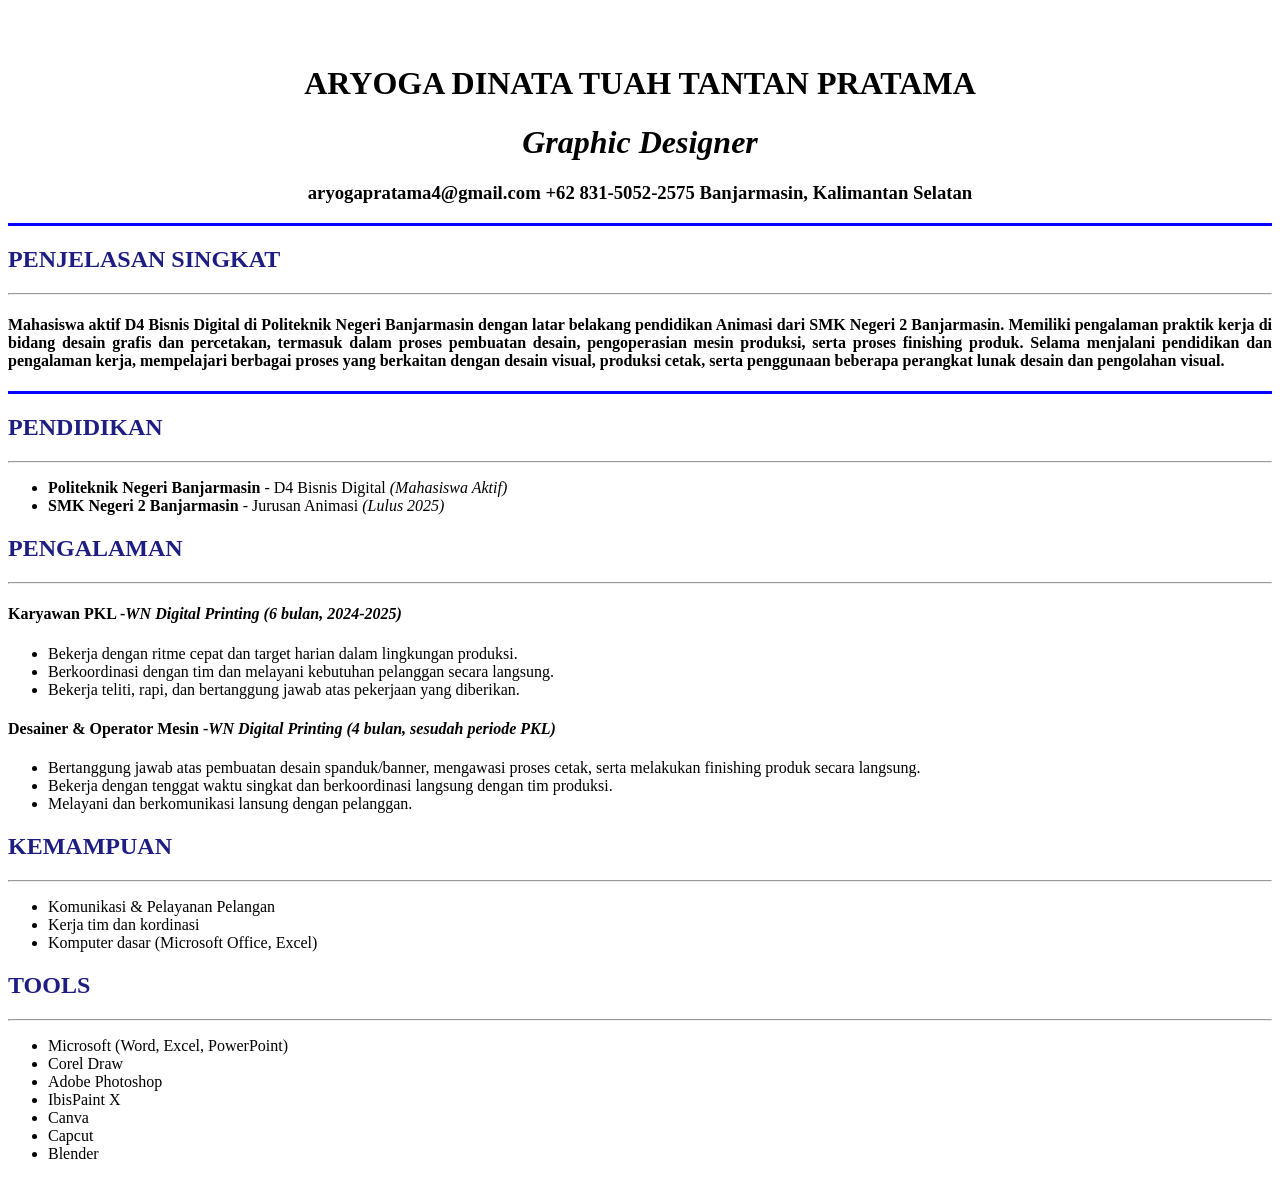
==== Code 3E/biodata.html @ 9f8eb702 "membuat salinan CV menggunakan HTML" ====
<!DOCTYPE html>
<html lang="en">

<head>
    <meta charset="UTF-8">
    <meta name="viewport" content="width=device-width, initial-scale=1.0">
    <title>BIODATA</title>
</head>

<body>
    <br><br>
    <h1 align="center">ARYOGA DINATA TUAH TANTAN PRATAMA</h1>

    <h1 align="center"><i>Graphic Designer</i></h1>

    <h3 align="center">aryogapratama4@gmail.com +62 831-5052-2575 Banjarmasin, Kalimantan Selatan</h3>
    <hr style="height: 3px; border: none; background-color: blue">

    <h2 style="color: rgb(30, 30, 130);">PENJELASAN SINGKAT</h2>
    <hr>
    <h4 align="justify">Mahasiswa aktif D4 Bisnis Digital di Politeknik Negeri Banjarmasin dengan latar belakang
        pendidikan Animasi dari SMK Negeri 2 Banjarmasin. Memiliki pengalaman praktik kerja di
        bidang desain grafis dan percetakan, termasuk dalam proses pembuatan desain,
        pengoperasian mesin produksi, serta proses finishing produk. Selama menjalani pendidikan
        dan pengalaman kerja, mempelajari berbagai proses yang berkaitan dengan desain visual,
        produksi cetak, serta penggunaan beberapa perangkat lunak desain dan pengolahan visual.</h4>
    <hr style="height: 3px; border: none; background-color: blue">

    <h2 style="color: rgb(30, 30, 130);">PENDIDIKAN</h2>
    <hr>

    <ul>
        <li><b>Politeknik Negeri Banjarmasin</b> - D4 Bisnis Digital <i>(Mahasiswa Aktif)</i></li>
        <li><b>SMK Negeri 2 Banjarmasin</b> - Jurusan Animasi <i>(Lulus 2025)</i></li>
    </ul>

    <h2 style="color: rgb(30, 30, 130);">PENGALAMAN</h2>
    <hr>

    <h4>Karyawan PKL -<i>WN Digital Printing (6 bulan, 2024-2025)</i></h4>
    <ul>
        <li>Bekerja dengan ritme cepat dan target harian dalam lingkungan produksi.</li>
        <li>Berkoordinasi dengan tim dan melayani kebutuhan pelanggan secara langsung.</li>
        <li>Bekerja teliti, rapi, dan bertanggung jawab atas pekerjaan yang diberikan.</li>
    </ul>

    <h4>Desainer & Operator Mesin -<i>WN Digital Printing (4 bulan, sesudah periode PKL)</i></h4>
    <ul>
        <li>Bertanggung jawab atas pembuatan desain spanduk/banner, mengawasi proses cetak, serta
            melakukan finishing produk secara langsung.</li>
        <li>Bekerja dengan tenggat waktu singkat dan berkoordinasi langsung dengan tim produksi.</li>
        <li>Melayani dan berkomunikasi lansung dengan pelanggan.</li>
    </ul>

    <h2 style="color: rgb(30, 30, 130);">KEMAMPUAN</h2>
    <hr>

    <ul>
        <li>Komunikasi & Pelayanan Pelangan</li>
        <li>Kerja tim dan kordinasi</li>
        <li>Komputer dasar (Microsoft Office, Excel)</li>
    </ul>

    <h2 style="color: rgb(30, 30, 130);">TOOLS</h2>
    <hr>

    <ul>
        <li>Microsoft (Word, Excel, PowerPoint)</li>
        <li>Corel Draw</li>
        <li>Adobe Photoshop</li>
        <li>IbisPaint X</li>
        <li>Canva</li>
        <li>Capcut</li>
        <li>Blender</li>




</body>

</html>
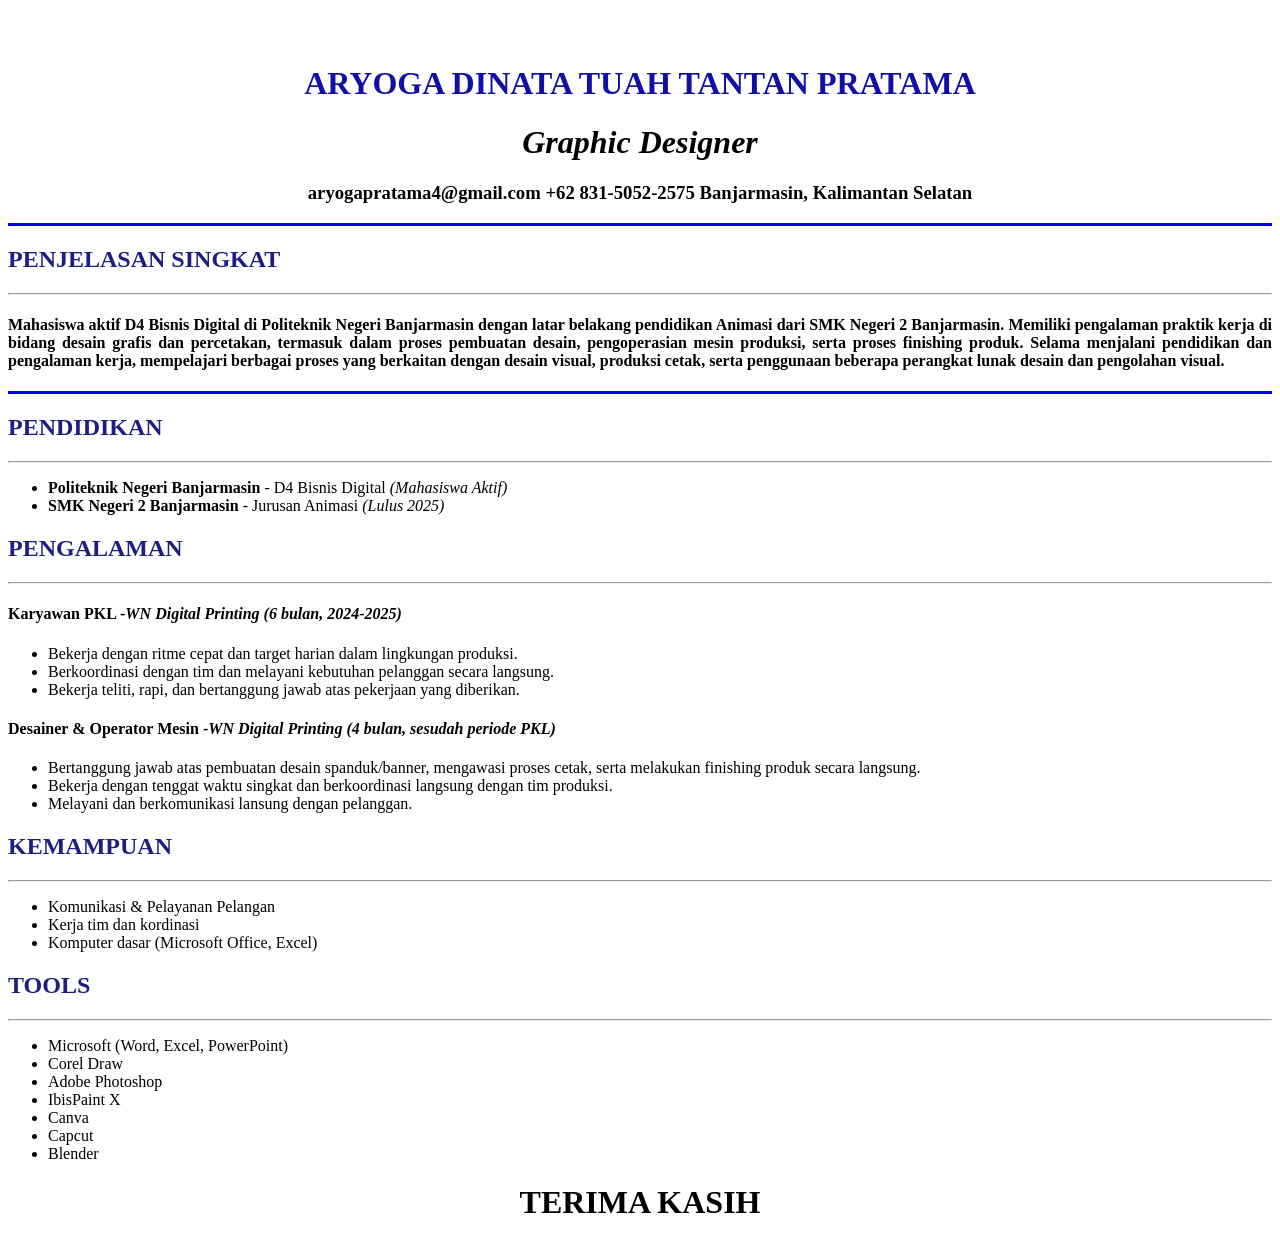
==== commit 05f2eb70: "menambah "terim kasih" dan mengubah warna nama" ====
--- a/Code 3E/biodata.html
+++ b/Code 3E/biodata.html
@@ -9,7 +9,7 @@
 
 <body>
     <br><br>
-    <h1 align="center">ARYOGA DINATA TUAH TANTAN PRATAMA</h1>
+    <h1 align="center" style="color: rgb(16, 16, 166);">ARYOGA DINATA TUAH TANTAN PRATAMA</h1>
 
     <h1 align="center"><i>Graphic Designer</i></h1>
 
@@ -72,6 +72,9 @@
         <li>Canva</li>
         <li>Capcut</li>
         <li>Blender</li>
+    </ul>
+
+    <h1 align="center">TERIMA KASIH</h1>
 
 
 
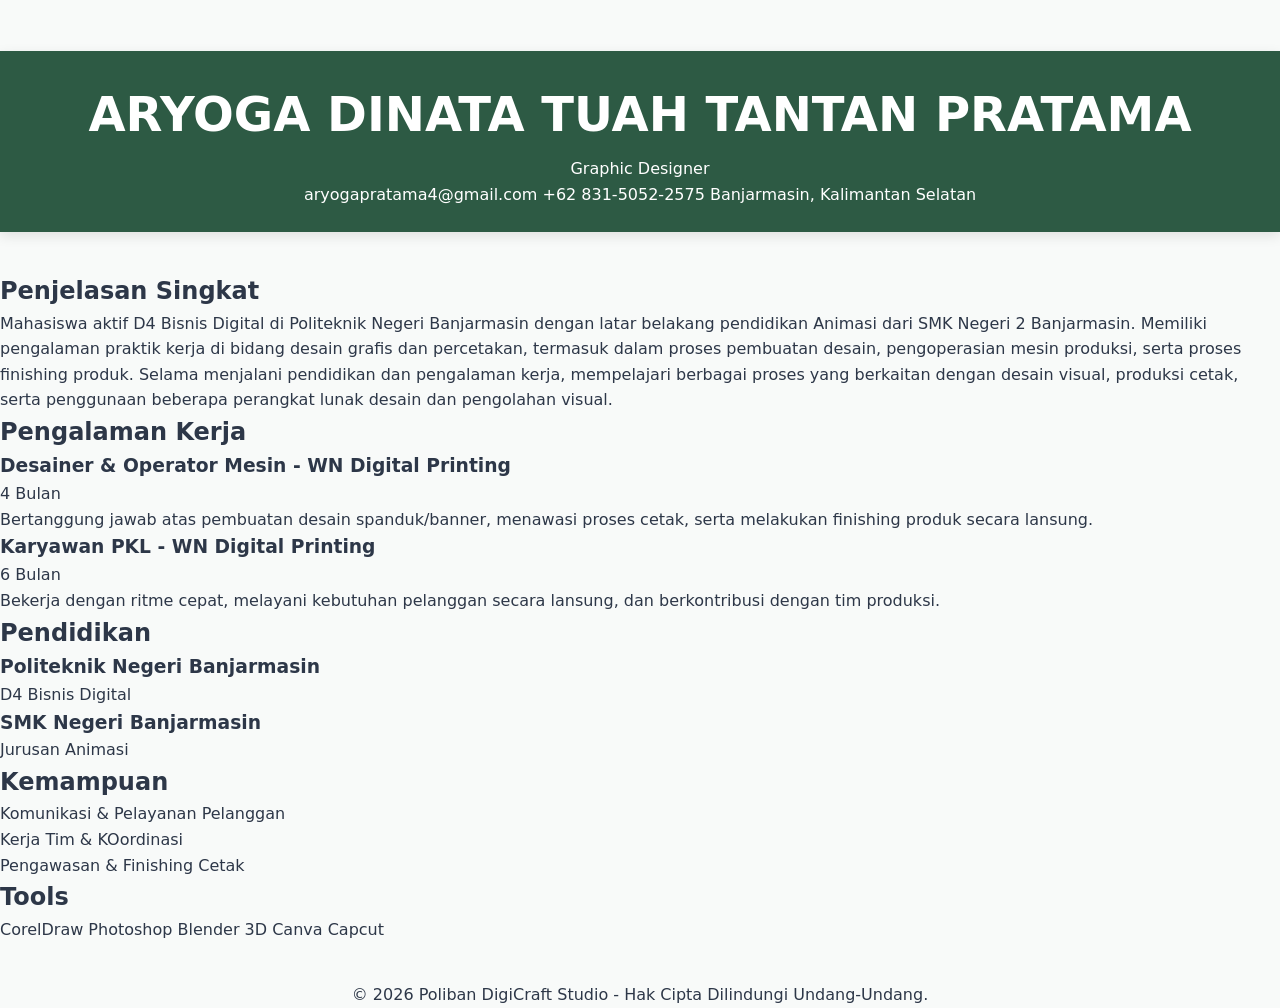
==== commit 4cf33c81: "merapikan code biodata dan style css" ====
--- a/Code 3E/biodata.html
+++ b/Code 3E/biodata.html
@@ -8,77 +8,89 @@
 </head>
 
 <body>
+    <link rel="stylesheet" href="style.css">
+
     <br><br>
-    <h1 align="center" style="color: rgb(16, 16, 166);">ARYOGA DINATA TUAH TANTAN PRATAMA</h1>
+    <header class="bio-header">
+        <h1>ARYOGA DINATA TUAH TANTAN PRATAMA</h1>
+        <div class="subtitle">Graphic Designer</div>
+        <div class="contact-info">
+            <span>aryogapratama4@gmail.com</span>
+            <span>+62 831-5052-2575</span>
+            <span>Banjarmasin, Kalimantan Selatan</span>
+        </div>
+    </header>
 
-    <h1 align="center"><i>Graphic Designer</i></h1>
+    <main class="bio-grid">
+        <div class="main-content">
+            <section class="bio-card">
+                <h2>Penjelasan Singkat</h2>
+                <p>Mahasiswa aktif D4 Bisnis Digital di Politeknik Negeri Banjarmasin dengan latar belakang
+                    pendidikan Animasi dari SMK Negeri 2 Banjarmasin. Memiliki pengalaman praktik kerja di
+                    bidang desain grafis dan percetakan, termasuk dalam proses pembuatan desain,
+                    pengoperasian mesin produksi, serta proses finishing produk. Selama menjalani pendidikan
+                    dan pengalaman kerja, mempelajari berbagai proses yang berkaitan dengan desain visual,
+                    produksi cetak, serta penggunaan beberapa perangkat lunak desain dan pengolahan visual.</p>
+            </section>
 
-    <h3 align="center">aryogapratama4@gmail.com +62 831-5052-2575 Banjarmasin, Kalimantan Selatan</h3>
-    <hr style="height: 3px; border: none; background-color: blue">
+            <section class="bio-card">
+                <h2>Pengalaman Kerja</h2>
+                <div class="timeline-item">
+                    <h3>Desainer & Operator Mesin - WN Digital Printing</h3>
+                    <div class="periode">4 Bulan</div>
+                    <p>Bertanggung jawab atas pembuatan desain spanduk/banner, menawasi proses cetak, serta melakukan
+                        finishing produk secara lansung.</p>
+                </div>
 
-    <h2 style="color: rgb(30, 30, 130);">PENJELASAN SINGKAT</h2>
-    <hr>
-    <h4 align="justify">Mahasiswa aktif D4 Bisnis Digital di Politeknik Negeri Banjarmasin dengan latar belakang
-        pendidikan Animasi dari SMK Negeri 2 Banjarmasin. Memiliki pengalaman praktik kerja di
-        bidang desain grafis dan percetakan, termasuk dalam proses pembuatan desain,
-        pengoperasian mesin produksi, serta proses finishing produk. Selama menjalani pendidikan
-        dan pengalaman kerja, mempelajari berbagai proses yang berkaitan dengan desain visual,
-        produksi cetak, serta penggunaan beberapa perangkat lunak desain dan pengolahan visual.</h4>
-    <hr style="height: 3px; border: none; background-color: blue">
+                <div class="timeline-item">
+                    <h3>Karyawan PKL - WN Digital Printing</h3>
+                    <div class="periode">6 Bulan</div>
+                    <p>Bekerja dengan ritme cepat, melayani kebutuhan pelanggan secara lansung, dan berkontribusi dengan
+                        tim produksi.</p>
+                </div>
+            </section>
 
-    <h2 style="color: rgb(30, 30, 130);">PENDIDIKAN</h2>
-    <hr>
+            <section class="bio-card">
+                <h2>Pendidikan</h2>
+                <div class="timeline-item">
+                    <h3>Politeknik Negeri Banjarmasin</h3>
+                    <div class="periode">D4 Bisnis Digital</div>
+                </div>
 
-    <ul>
-        <li><b>Politeknik Negeri Banjarmasin</b> - D4 Bisnis Digital <i>(Mahasiswa Aktif)</i></li>
-        <li><b>SMK Negeri 2 Banjarmasin</b> - Jurusan Animasi <i>(Lulus 2025)</i></li>
-    </ul>
+                <div class="timeline-item">
+                    <h3>SMK Negeri Banjarmasin</h3>
+                    <div class="periode">Jurusan Animasi</div>
+                </div>
+            </section>
+        </div>
 
-    <h2 style="color: rgb(30, 30, 130);">PENGALAMAN</h2>
-    <hr>
+        <div class="sidebar">
+            <section class="bio-card">
+                <h2>Kemampuan</h2>
+                <ul>
+                    <li>Komunikasi & Pelayanan Pelanggan</li>
+                    <li>Kerja Tim & KOordinasi</li>
+                    <li>Pengawasan & Finishing Cetak</li>
+                </ul>
+            </section>
 
-    <h4>Karyawan PKL -<i>WN Digital Printing (6 bulan, 2024-2025)</i></h4>
-    <ul>
-        <li>Bekerja dengan ritme cepat dan target harian dalam lingkungan produksi.</li>
-        <li>Berkoordinasi dengan tim dan melayani kebutuhan pelanggan secara langsung.</li>
-        <li>Bekerja teliti, rapi, dan bertanggung jawab atas pekerjaan yang diberikan.</li>
-    </ul>
-
-    <h4>Desainer & Operator Mesin -<i>WN Digital Printing (4 bulan, sesudah periode PKL)</i></h4>
-    <ul>
-        <li>Bertanggung jawab atas pembuatan desain spanduk/banner, mengawasi proses cetak, serta
-            melakukan finishing produk secara langsung.</li>
-        <li>Bekerja dengan tenggat waktu singkat dan berkoordinasi langsung dengan tim produksi.</li>
-        <li>Melayani dan berkomunikasi lansung dengan pelanggan.</li>
-    </ul>
-
-    <h2 style="color: rgb(30, 30, 130);">KEMAMPUAN</h2>
-    <hr>
-
-    <ul>
-        <li>Komunikasi & Pelayanan Pelangan</li>
-        <li>Kerja tim dan kordinasi</li>
-        <li>Komputer dasar (Microsoft Office, Excel)</li>
-    </ul>
-
-    <h2 style="color: rgb(30, 30, 130);">TOOLS</h2>
-    <hr>
-
-    <ul>
-        <li>Microsoft (Word, Excel, PowerPoint)</li>
-        <li>Corel Draw</li>
-        <li>Adobe Photoshop</li>
-        <li>IbisPaint X</li>
-        <li>Canva</li>
-        <li>Capcut</li>
-        <li>Blender</li>
-    </ul>
-
-    <h1 align="center">TERIMA KASIH</h1>
-
-
-
-
+            <section class="bio-card">
+                <h2>Tools</h2>
+                <div class="tag-container">
+                    <span class="tag">CorelDraw</span>
+                    <span class="tag">Photoshop</span>
+                    <span class="tag">Blender 3D</span>
+                    <span class="tag">Canva</span>
+                    <span class="tag">Capcut</span>
+                </div>
+            </section>
+        </div>
+    </main>
+    <footer align="center">
+        <div class="container">
+            <p>&copy; 2026 Poliban DigiCraft Studio - Hak Cipta Dilindungi Undang-Undang.</p>
+        </div>
+    </footer>
 </body>
 
 </html>
--- a/Code 3E/style.css
+++ b/Code 3E/style.css
@@ -0,0 +1,163 @@
+/* 1 CSS Variable */
+:root {
+    --primary-color: #2D5A44;
+    --primary_light: #EBF2EE;
+    --secondary-color: #52796F;
+    --accent-color: #88AB8E;
+    --bg-light: #F8FAF9;
+    --white: #FFFFFF;
+    --text-main: #2D3748;
+    --text-muted: #64748B;
+    --border-color: #E2E8F0;
+    --shadow-soft: 0 4px 20px -2px rgba(0, 0, 0, 0.05);
+    --shadow-hover: 0 8px 24px rgba(0, 0, 0, 0.15);
+    --transition: all 0.25s ease-in-out;
+}
+
+
+
+/* 2. CSS RESET */
+* {
+    margin: 0;
+    padding: 0;
+    box-sizing: border-box;
+}
+/* 3. BODY STYLE */
+body {
+    font-family: plus Jakarta Sans, system-ui, -apple-system, sans-serif;
+    line-height: 1.6;
+    color: var(--text-main);
+    background-color: var(--bg-light);
+}
+
+/* 4. LAYOUT CONTAINER */
+.container {
+    width: 90%;
+    max-width: 1100px;
+    margin: 0 auto;
+    padding: 0 15px;
+}
+
+/* 5. HEADER STYLE */
+header {
+    background-color: var(--primary-color);
+    color: var(--white);
+    padding: 25px 0;
+    text-align: center;
+    box-shadow: 0 4px 12px rgba(0, 0, 0, 0.1);
+}
+
+header h1 {
+    font-size: 3rem;
+    margin-bottom: 3px;
+}
+
+header p {
+    font-size: 1.2rem;
+    opacity: 0.9;
+    margin-bottom: 5px;
+}
+
+nav {
+    margin-top: 10px;
+    font-size: 0.95rem;
+}
+
+
+nav a {
+    font-size: 1.25rem;
+    color: var(--white);
+    text-decoration: none;
+    padding: 8px 15px;
+    margin: 0 5px;
+    border-radius: 5px;
+    transition: var(--transition-fast);
+}
+
+nav a:hover, nav a.active {
+    background-color: rgba(255, 255, 255, 0.25);
+    font-weight: bold;
+}
+
+/* 6. Main Content */
+main {
+    padding: 40px 0;
+}
+
+.section {
+    margin-bottom: 50px;
+}
+
+.section-title {
+    text-align: center;
+    font-size: 1.8rem;
+    color: var(--secondry-color);
+    margin-bottom: 5px;
+}
+
+.section-subtitle {
+    text-align: center;
+    color: var(--text-muted);
+    font-size: 0.95rem;
+    margin-bottom: 30px;
+}
+
+/* 7. Card Grid  */
+.card-grid {
+    display: flex;
+    flex-wrap: wrap;
+    gap: 25px;
+    justify-content: center;
+}
+
+/* card  */
+.card {
+    background-color: var(--white);
+    border-radius: 25% 10%;
+    box-shadow: var(--shadow-soft);
+    overflow: hidden;
+    flex: 1 1 300px;
+    max-width: 340px;
+    flex-direction: column;
+    transition: var(--transition-fast);
+    border: 1px solid var(--border-color);
+}
+
+.card:hover {
+    transform: translateY(-8px);
+    box-shadow: var(--shadow-hover);
+}
+
+.card-img {
+    width: 100%;
+    height: 190px;
+    object-fit: cover;
+}
+
+.card-body {
+    padding: 22px;
+    display: flex;
+    flex-direction: column;
+    flex-grow: 1;
+
+}
+
+.card-title {
+    font-size: 1.2rem;
+    color: var(--secondry-color);
+    margin-bottom: 10px;
+}
+
+.card-text {
+    font-size: 0.9rem;
+    color: var(--text-muted);
+    margin-bottom: 15px;
+}
+
+.card-price {
+    font-size: 1.5rem;
+    color: var(--primary-color);
+    margin-bottom: 15px;
+}
+
+/* Header Biodata */
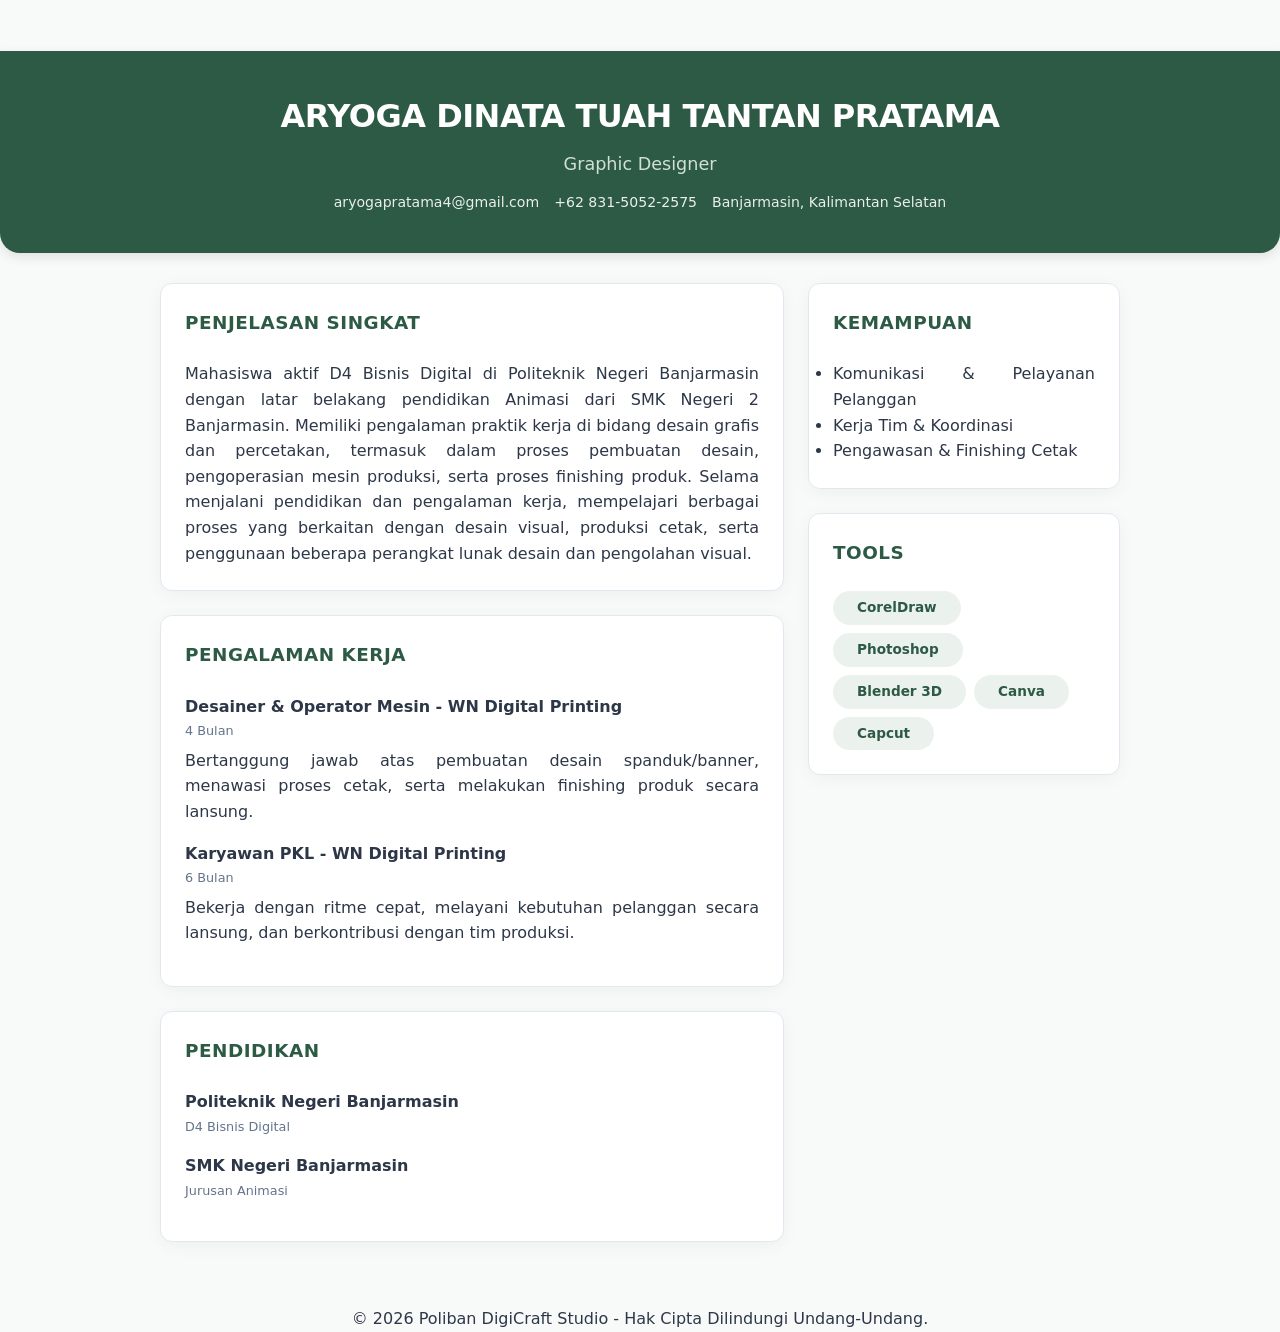
==== commit 094cee29: "mengupdate style css biodata" ====
--- a/Code 3E/biodata.html
+++ b/Code 3E/biodata.html
@@ -69,7 +69,7 @@
                 <h2>Kemampuan</h2>
                 <ul>
                     <li>Komunikasi & Pelayanan Pelanggan</li>
-                    <li>Kerja Tim & KOordinasi</li>
+                    <li>Kerja Tim & Koordinasi</li>
                     <li>Pengawasan & Finishing Cetak</li>
                 </ul>
             </section>
--- a/Code 3E/style.css
+++ b/Code 3E/style.css
@@ -9,6 +9,7 @@
     --text-main: #2D3748;
     --text-muted: #64748B;
     --border-color: #E2E8F0;
+    --radius: 12px;
     --shadow-soft: 0 4px 20px -2px rgba(0, 0, 0, 0.05);
     --shadow-hover: 0 8px 24px rgba(0, 0, 0, 0.15);
     --transition: all 0.25s ease-in-out;
@@ -161,3 +162,99 @@
 }
 
 /* Header Biodata */
+.bio-header {
+    background: linear-gradient(135deg, var(--primary-color), #1E3E2F)
+    color: var(white);
+    padding: 40px 20px;
+    text-align: center;
+    border-radius: 0 0 20px 20px;
+    margin-bottom: 30px;
+}
+
+.bio-header h1 {
+    font-size: 2rem;
+    font-weight: 700;
+    letter-spacing: -0.5px;
+    margin-bottom: 8px;
+}
+
+.bio-header .subtitle {
+    font-size: 1.1rem;
+    color: #D1E0D7;
+    font-weight: 500;
+    margin-bottom: 12px;
+}
+
+.bio-header .contact-info {
+    font-size: 0.88rem;
+    opacity: 0.9;
+    display: flex;
+    justify-content: center;
+    gap: 15px;
+    flex-wrap: wrap;
+}
+
+/* layout container */
+.bio-grid {
+    display: grid;
+    grid-template-columns: 2fr 1fr;
+    gap: 24px;
+    max-width: 1000px;
+    margin: 0 auto 40px auto;
+    padding: 0 20px;
+}
+
+/* card section */
+.bio-card {
+    background: var(--white);
+    border-radius: var(--radius);
+    padding:24px;
+    border: 1px solid var(--border-color);
+    box-shadow: var(--shadow-soft);
+    margin-bottom: 24px;
+    text-align: justify;
+    text-justify: inter-word;
+
+}
+
+.bio-card h2 {
+    font-size: 1.15rem;
+    color: var(--primary-color);
+    border-bottom: 2px solid var(--primary-light);
+    padding-bottom: 8px;
+    margin-bottom: 16px;
+    text-transform: uppercase;
+    letter-spacing: 0.5px;
+}
+
+/* list & badge styling */
+.tag-container {
+    display: flex;
+    flex-wrap: wrap;
+    gap: 8px;
+}
+
+.tag {
+    background-color: var(--primary_light);
+    color: var(--primary-color);
+    padding: 6px 24px;
+    border-radius: 20px;
+    font-size: 0.85rem;
+    font-weight: 600;
+}
+
+.timeline-item {
+    margin-bottom: 16px;
+}
+
+.timeline-item h3 {
+    font-size: 1rem;
+    margin-bottom: 2px;   
+}
+
+.timeline-item .periode {
+    font-size: 0.8rem;
+    color: var(--text-muted);
+    margin-bottom: 6px;
+}
+
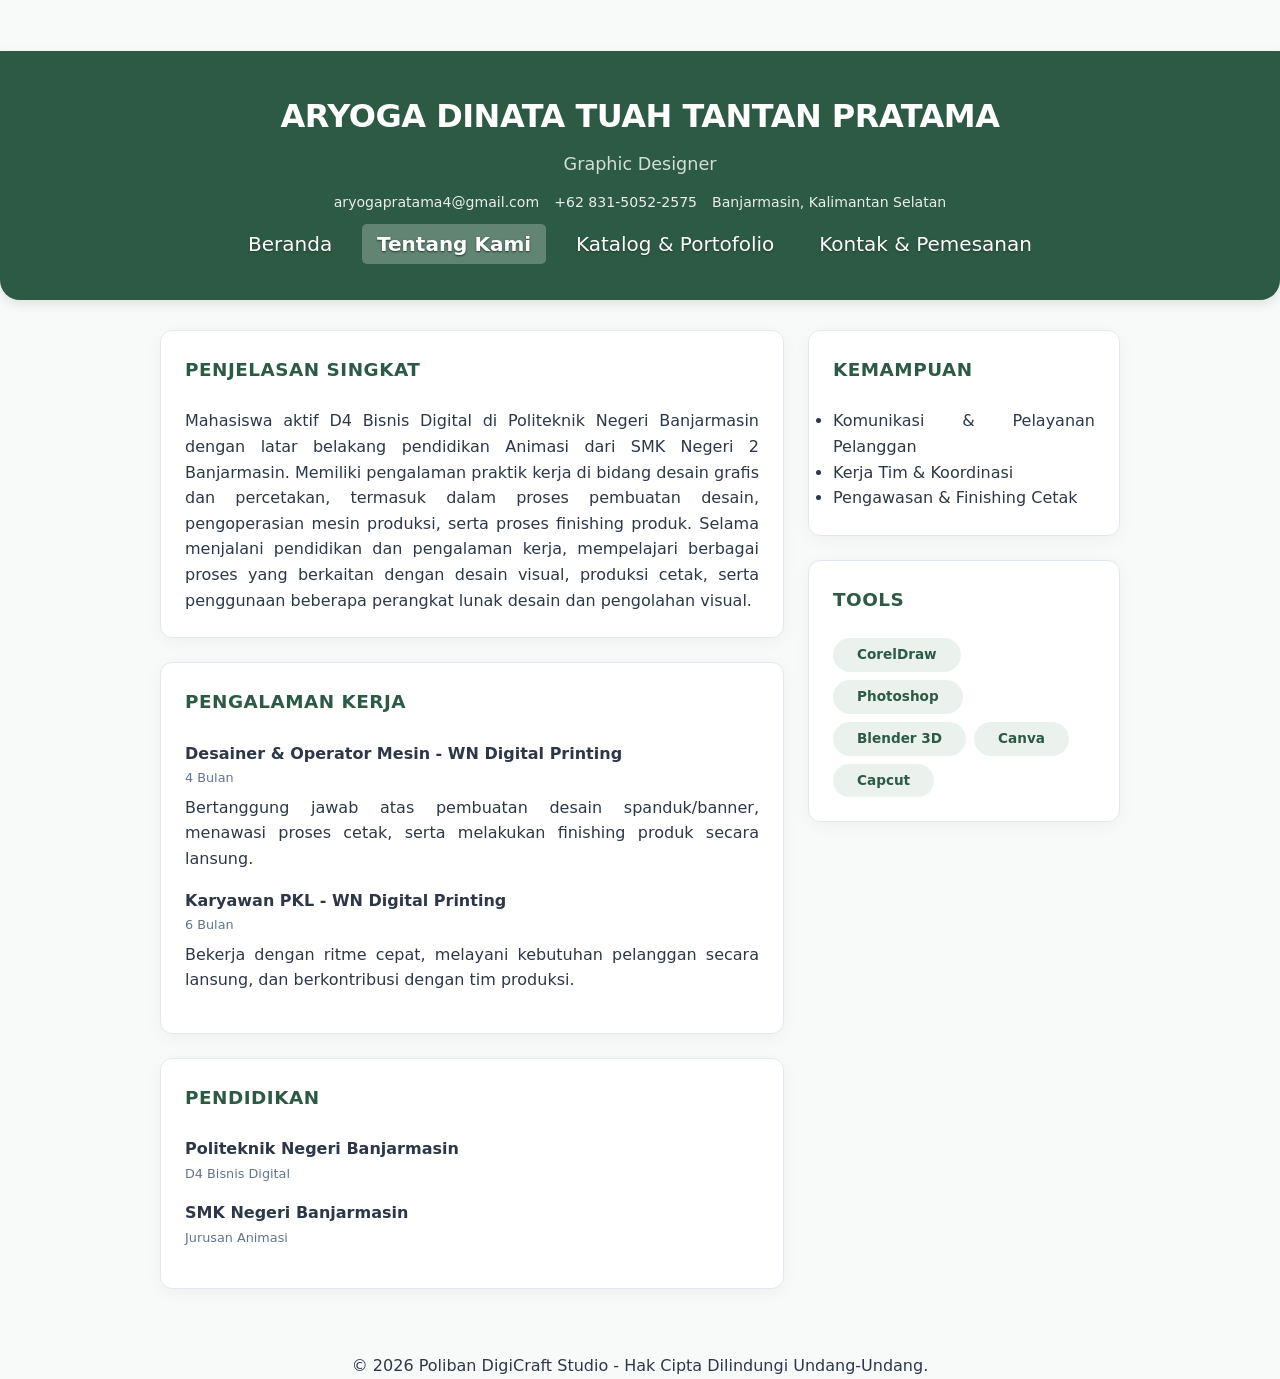
==== commit 2cd7aec0: "mengupdate kode" ====
--- a/Code 3E/biodata.html
+++ b/Code 3E/biodata.html
@@ -9,6 +9,7 @@
 
 <body>
     <link rel="stylesheet" href="style.css">
+    
 
     <br><br>
     <header class="bio-header">
@@ -19,6 +20,12 @@
             <span>+62 831-5052-2575</span>
             <span>Banjarmasin, Kalimantan Selatan</span>
         </div>
+        <nav class="bio-nav">
+            <a href="index.html">Beranda</a>
+            <a href="biodata.html" class="active">Tentang Kami</a>
+            <a href="Produk.html">Katalog & Portofolio</a>
+            <a href="kontak.html">Kontak & Pemesanan</a>
+        </nav>
     </header>
 
     <main class="bio-grid">
--- a/Code 3E/style.css
+++ b/Code 3E/style.css
@@ -194,6 +194,11 @@
     flex-wrap: wrap;
 }
 
+.bio-header .bio-nav {
+    margin-top: 15px;
+    text-shadow: #1E3E2F 0px 1px 2px;
+}
+
 /* layout container */
 .bio-grid {
     display: grid;
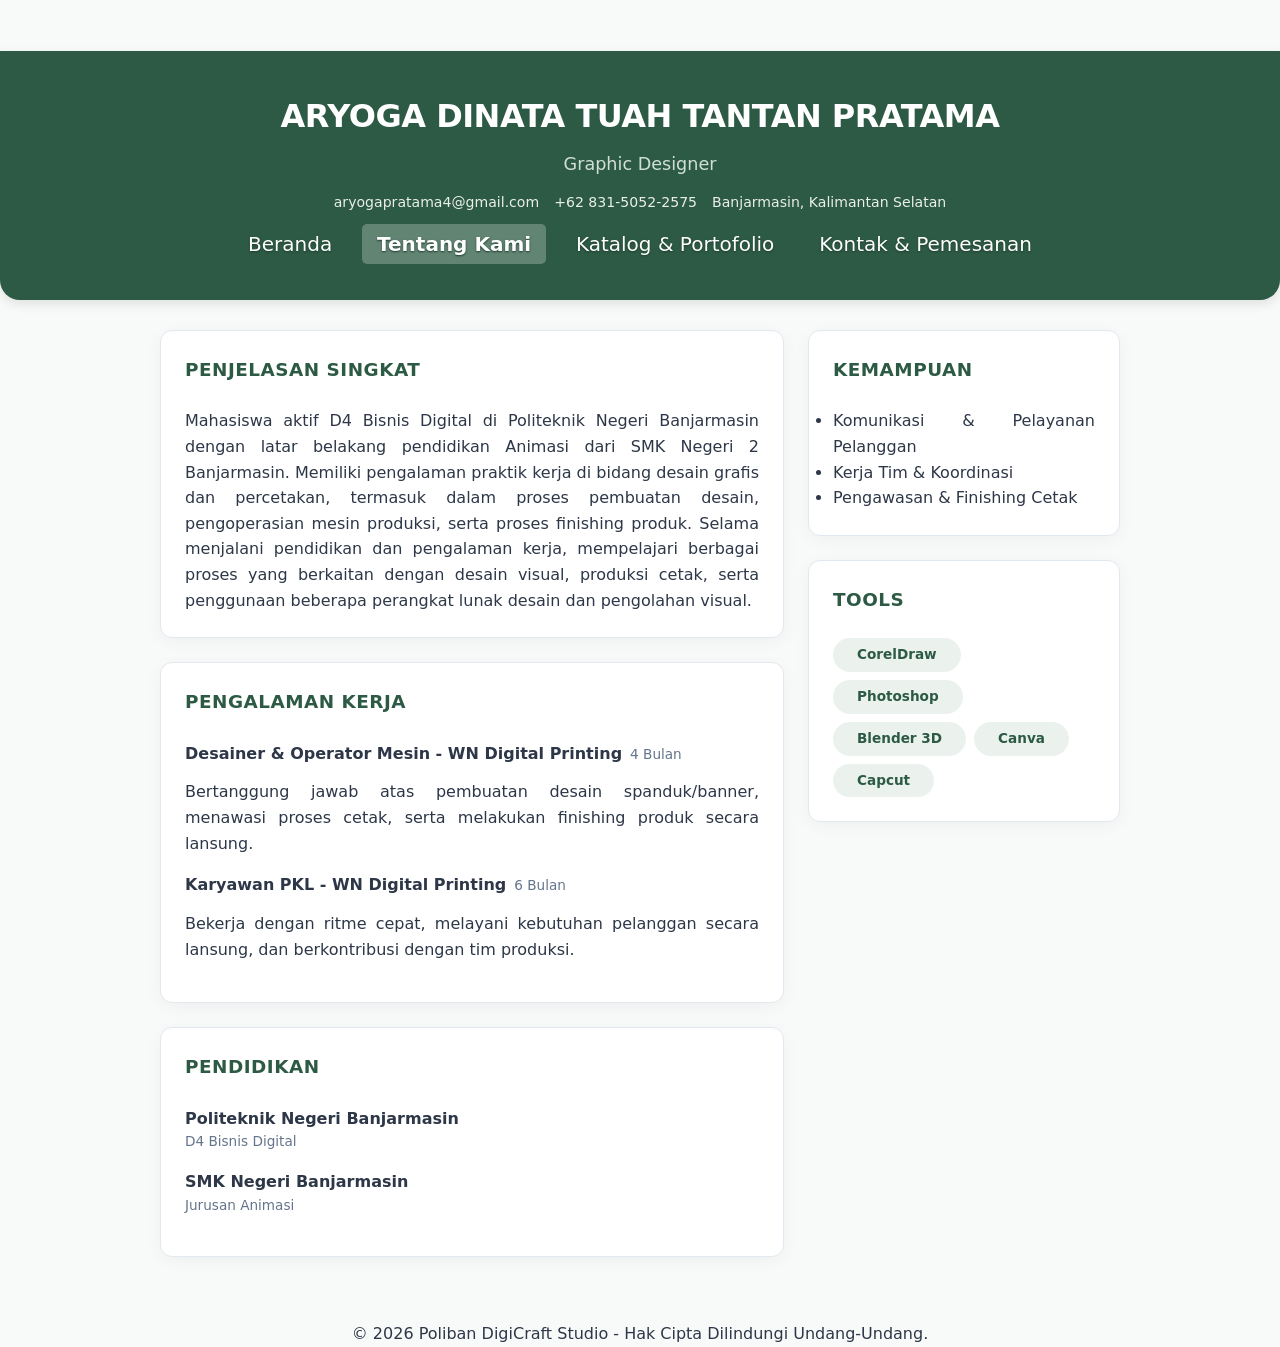
==== commit f44e87f2: "mengupdate kode" ====
--- a/Code 3E/biodata.html
+++ b/Code 3E/biodata.html
@@ -9,7 +9,7 @@
 
 <body>
     <link rel="stylesheet" href="style.css">
-    
+
 
     <br><br>
     <header class="bio-header">
@@ -43,17 +43,23 @@
             <section class="bio-card">
                 <h2>Pengalaman Kerja</h2>
                 <div class="timeline-item">
-                    <h3>Desainer & Operator Mesin - WN Digital Printing</h3>
-                    <div class="periode">4 Bulan</div>
-                    <p>Bertanggung jawab atas pembuatan desain spanduk/banner, menawasi proses cetak, serta melakukan
-                        finishing produk secara lansung.</p>
+                    <div class="timeline-header">
+                        <h3>Desainer & Operator Mesin - WN Digital Printing</h3>
+                        <span class="periode">4 Bulan</span>
+                        <p>Bertanggung jawab atas pembuatan desain spanduk/banner, menawasi proses cetak, serta
+                            melakukan
+                            finishing produk secara lansung.</p>
+                    </div>
                 </div>
 
                 <div class="timeline-item">
-                    <h3>Karyawan PKL - WN Digital Printing</h3>
-                    <div class="periode">6 Bulan</div>
-                    <p>Bekerja dengan ritme cepat, melayani kebutuhan pelanggan secara lansung, dan berkontribusi dengan
-                        tim produksi.</p>
+                    <div class="timeline-header">
+                        <h3>Karyawan PKL - WN Digital Printing</h3>
+                        <span class="periode">6 Bulan</span>
+                        <p>Bekerja dengan ritme cepat, melayani kebutuhan pelanggan secara lansung, dan berkontribusi
+                            dengan
+                            tim produksi.</p>
+                    </div>
                 </div>
             </section>
 
--- a/Code 3E/style.css
+++ b/Code 3E/style.css
@@ -252,14 +252,23 @@
     margin-bottom: 16px;
 }
 
+.timeline-header {
+    display: flex;
+    justify-content: flex-start;
+    align-items: baseline;
+    flex-wrap: wrap;
+    gap: 8px;
+    margin-bottom: 6px;
+}
 .timeline-item h3 {
     font-size: 1rem;
-    margin-bottom: 2px;   
+    margin-bottom: 0;   
 }
 
 .timeline-item .periode {
-    font-size: 0.8rem;
+    font-size: 0.85rem;
     color: var(--text-muted);
     margin-bottom: 6px;
-}
-
+    font-weight: 500;
+}
+
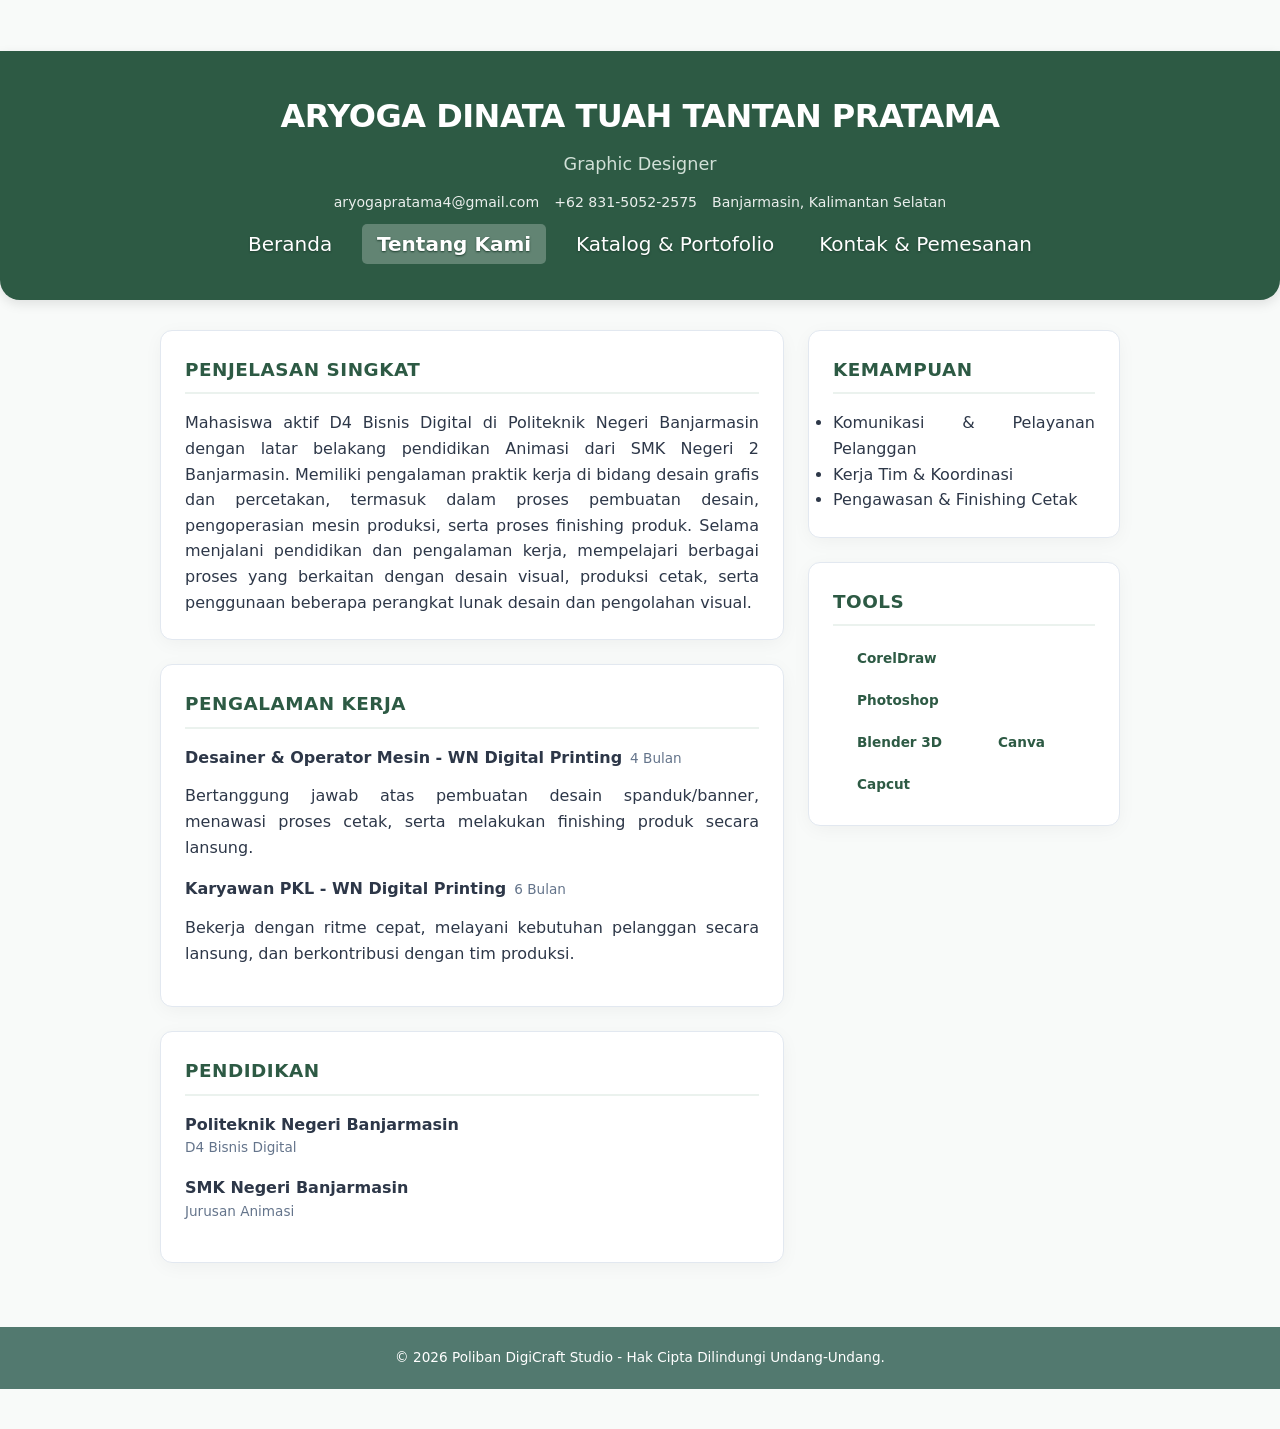
==== commit 66f3d93c: "mengupdate" ====
--- a/Code 3E/biodata.html
+++ b/Code 3E/biodata.html
@@ -8,7 +8,7 @@
 </head>
 
 <body>
-    <link rel="stylesheet" href="style.css">
+    <link rel="stylesheet" href="biodata.css">
 
 
     <br><br>
--- a/Code 3E/biodata.css
+++ b/Code 3E/biodata.css
@@ -0,0 +1,575 @@
+/* 1 CSS Variable */
+:root {
+    --primary-color: #2D5A44;
+    --primary-light: #EBF2EE;
+    --primary-drak: rgb(10, 56, 7);
+    --secondary-color: #52796F;
+    --accent-color: #148126;
+    --bg-light: #F8FAF9;
+    --white: #FFFFFF;
+    --text-main: #2D3748;
+    --text-muted: #64748B;
+    --border-color: #E2E8F0;
+    --radius: 12px;
+    --shadow-soft: 0 4px 20px -2px rgba(0, 0, 0, 0.05);
+    --shadow-hover: 0 8px 24px rgba(0, 0, 0, 0.15);
+    --transition: all 0.25s ease-in-out;
+}
+
+
+
+/* 2. CSS RESET */
+* {
+    margin: 0;
+    padding: 0;
+    box-sizing: border-box;
+}
+
+/* 3. BODY STYLE */
+body {
+    font-family: plus Jakarta Sans, system-ui, -apple-system, sans-serif;
+    line-height: 1.6;
+    color: var(--text-main);
+    background-color: var(--bg-light);
+}
+
+/* 4. LAYOUT CONTAINER */
+.container {
+    width: 90%;
+    max-width: 1100px;
+    margin: 0 auto;
+    padding: 0 15px;
+}
+
+/* 5. HEADER STYLE */
+header {
+    background-color: var(--primary-color);
+    color: var(--white);
+    padding: 25px 0;
+    text-align: center;
+    box-shadow: 0 4px 12px rgba(0, 0, 0, 0.1);
+}
+
+header h1 {
+    font-size: 3rem;
+    margin-bottom: 3px;
+}
+
+header p {
+    font-size: 1.2rem;
+    opacity: 0.9;
+    margin-bottom: 5px;
+}
+
+nav {
+    margin-top: 10px;
+    font-size: 0.95rem;
+}
+
+
+nav a {
+    font-size: 1.25rem;
+    color: var(--white);
+    text-decoration: none;
+    padding: 8px 15px;
+    margin: 0 5px;
+    border-radius: 5px;
+    transition: var(--transition-fast);
+}
+
+nav a:hover,
+nav a.active {
+    background-color: rgba(255, 255, 255, 0.25);
+    font-weight: bold;
+}
+
+/* 6. Main Content */
+main {
+    padding: 40px 0;
+}
+
+.section {
+    margin-bottom: 50px;
+}
+
+.section-title {
+    text-align: center;
+    font-size: 1.8rem;
+    color: var(--secondry-color);
+    margin-bottom: 5px;
+}
+
+.section-subtitle {
+    text-align: center;
+    color: var(--text-muted);
+    font-size: 0.95rem;
+    margin-bottom: 30px;
+}
+
+/* 7. Card Grid  */
+.card-grid {
+    display: flex;
+    flex-wrap: wrap;
+    gap: 25px;
+    justify-content: center;
+}
+
+/* card  */
+.card {
+    background-color: var(--white);
+    border-radius: 10% 10%;
+    box-shadow: var(--shadow-soft);
+    overflow: hidden;
+    flex: 1 1 300px;
+    max-width: 340px;
+    flex-direction: column;
+    transition: var(--transition-fast);
+    border: 1px solid var(--border-color);
+}
+
+.card:hover {
+    transform: translateY(-8px);
+    box-shadow: var(--shadow-hover);
+}
+
+.card-img {
+    width: 100%;
+    height: 190px;
+    object-fit: cover;
+}
+
+.card-body {
+    padding: 22px;
+    display: flex;
+    flex-direction: column;
+    flex-grow: 1;
+
+}
+
+.card-title {
+    font-size: 1.2rem;
+    color: var(--secondry-color);
+    margin-bottom: 10px;
+}
+
+.card-text {
+    font-size: 0.9rem;
+    color: var(--text-muted);
+    margin-bottom: 15px;
+}
+
+
+.video-container {
+    position: relative;
+    padding-bottom: 56.25%;
+    height: 0;
+    overflow: hidden;
+    background-color: #000;
+}
+
+.video-container iframe {
+    position: absolute;
+    top: 0;
+    left: 0;
+    width: 100%;
+    height: 100%;
+    border: 0;
+}
+
+.pricing-card {
+    text-align: center;
+    position: relative;
+}
+
+.badge {
+    display: inline-block;
+    padding: 4px 12px;
+    font-size: 0.75rem;
+    font-weight: bold;
+    text-transform: uppercase;
+    background-color: rgb(193, 255, 219);
+    color: var(--primary-color);
+    border-radius: 20px;
+    margin-bottom: 12px;
+}
+
+.card-price {
+    font-size: 1.6rem;
+    font-weight: bold;
+    color: var(--primary-color);
+    margin-bottom: 8px 0 15px 0;
+}
+
+.card-features {
+    list-style: none;
+    margin-bottom: 20px;
+    text-align: left;
+    padding: 0.5px;
+}
+
+.card-features li {
+    font-size: 0.9rem;
+    padding: 7px 0;
+    border-bottom: 1px dashed var(--border-color);
+    color: #444;
+}
+
+.card-features li::before {
+    content: "✔" ;
+    color: var(--primary-color);
+    font-weight: bold;
+}
+
+.btn-primary {
+    display: inline-block;
+    background-color: var(--primary-color);
+    color: white;
+    padding: 10px 20px;
+    text-decoration: none;
+    border-radius: 6px;
+    font-weight: bold;
+    font-size: 0.9rem;
+    text-align: center;
+    margin-top: auto;
+    transition: var(--transition-fast);
+}
+
+.btn-primary:hover {
+    background-color: var(--primary-drak);
+}
+
+.pricing-card.featured {
+    border: 2px solid var(--primary-color);
+    transform: scale(1.03);
+}
+
+.pricing-card.featured:hover {
+    transform: scale(1.1) translateY(-8px);
+}
+
+.badge-featured {
+    background-color: var(--accent-color);
+    color: var(--white);
+}
+
+footer {
+    background-color: var(--secondary-color);
+    color: white;
+    text-align: center;
+    padding: 20px 0;
+    margin-bottom: 40px;
+    font-size: 0.85rem;
+}
+
+/* Wadah Dua Klom */
+.contact-wrapper {
+    display: flex;
+    flex-wrap: wrap;
+    gap: 30px;
+    align-items: flex-start;
+}
+
+/* Kolom kiri */
+.contact-from-card {
+    flex: 2 1 500px;
+    background-color: var(--white);
+    padding: 30px;
+    border-radius: 10px;
+    box-shadow: var(--shadow-soft);
+    border: 1px solid var(--border-color);
+}
+
+/* penataan fieldset */
+.form-fieldset {
+    border: 1px solid var(--border-color);
+    border-radius: 8px;
+    padding: 20px;
+    margin-bottom: 25px;
+    background-color: #fafafa;
+}
+
+.form-fieldset legend {
+    font-weight: bold;
+    color: var(--primary-color);
+    padding: 0 10px;
+    font-size: 1.05rem;
+}
+
+/* grup form & label */
+.form-group {
+    margin-bottom: 10px;
+}
+
+.form-group label {
+    display: block;
+    font-weight: 600;
+    font-size: 0.9rem;
+    color: var(--secondary-color);
+    margin-bottom: 6px;
+}
+
+.required {
+    color: e53935;
+    font-weight: bold;
+}
+
+/* penataan input teks. select, date, dan textarea */
+.form-group input [type="text"],
+.form-group input [type="email"],
+.form-group input [type="tel"],
+.form-group input [type="date"],
+.form-group select,
+.form-group textarea {
+    width: 100%;
+    padding: 10px 14px;
+    font-family: inherit;
+    font-size: 0.95rem;
+    border: 1px solid var(--border-color);
+    border-radius: 6px;
+    background-color: var(--white);
+    color: var(--secondary-color);
+    transition: var(--transition-fast);
+}
+
+/* efek highlight saat input */
+.form-group input:focus,
+.form-group select:focus,
+.form-group textarea:focus {
+    outline: none;
+    border-color: var(--primary-color);
+    box-shadow: 0 0 0 3px blue;
+}
+
+/* penataan radio button */
+.radio-group,
+.checkbox-group {
+    margin-top: 8px;
+}
+
+.inline-tabel {
+    display: inline-block;
+    margin-right: 20px;
+    cursor: pointer;
+    font-size: 0.95rem;
+    color: var(--secondary-color);
+}
+
+.checkbox-item {
+    display: block;
+    margin-bottom: 8px;
+    cursor: pointer;
+    font-size: 0.95rem;
+    color: var(--secondary-color);
+}
+
+.inline-label input,
+.checkbox-item input {
+    margin-right: 6px;
+    cursor: pointer;
+}
+
+/* tombol aksi */
+.form-action {
+    display: flex;
+    gap: 15px;
+    margin-top: 20px;
+}
+
+.btn-secondary {
+    background-color: #e0e0e0;
+    color: #333333;
+    border: none;
+    padding: 10px 20px;
+    border-radius: 6px;
+    cursor: pointer;
+    font-weight: bold;
+    font-size: 0.9rem;
+    transition: var(--transition-fast);
+}
+
+.btn-primary:hover {
+    background-color: #d0d0d0;
+}
+
+/* kolom kanan: kartu informasi studio */
+.contact-info-card {
+    flex: 1 1 320px;
+    background-color: var(--primary-color);
+    color: var(--white);
+    padding: 30px;
+    border-radius: 10px;
+    box-shadow: var(--shadow-soft);
+}
+
+.contact-info-card h3 {
+    font-size: 1.35rem;
+    margin-bottom: 12px;
+    border-bottom: 2px solid blue;
+    padding-bottom: 8px;
+}
+
+.info-intro {
+    font-size: 0.9rem;
+    margin-bottom: 20px;
+    opacity: 0.95;
+    line-height: 1,5;
+}
+
+.info-item {
+    margin-bottom: 10px;
+}
+
+.info-item strong {
+    display: block;
+    margin-bottom: 0.95rem;
+    margin-bottom: 4px;
+}
+
+.info-intro {
+    font-size: 0.9rem;
+    margin-bottom: 20px;
+    opacity: 0.95;
+    line-height: 1.5;
+}
+
+.info-item {
+    margin-bottom: 10px;
+}
+
+.info-item strong {
+    display: block;
+    font-size: 0.95rem;
+    margin-bottom: 4px;
+}
+
+.info-item p {
+    font-size: 0.9rem;
+    margin: 0;
+    opacity: 0.92;
+    line-height: 1.5;
+}
+
+/* wadah google maps */
+.map-container {
+    border-radius: 8px;
+    overflow: hidden;
+    margin-top: 10px;
+    box-shadow: 0 2px 6px blue;
+    line-height: 0;
+}
+
+
+
+
+
+
+/* Header Biodata */
+.bio-header {
+    background: linear-gradient(135deg, var(--primary-color), #1E3E2F) color: var(white);
+    padding: 40px 20px;
+    text-align: center;
+    border-radius: 0 0 20px 20px;
+    margin-bottom: 30px;
+}
+
+.bio-header h1 {
+    font-size: 2rem;
+    font-weight: 700;
+    letter-spacing: -0.5px;
+    margin-bottom: 8px;
+}
+
+.bio-header .subtitle {
+    font-size: 1.1rem;
+    color: #D1E0D7;
+    font-weight: 500;
+    margin-bottom: 12px;
+}
+
+.bio-header .contact-info {
+    font-size: 0.88rem;
+    opacity: 0.9;
+    display: flex;
+    justify-content: center;
+    gap: 15px;
+    flex-wrap: wrap;
+}
+
+.bio-header .bio-nav {
+    margin-top: 15px;
+    text-shadow: #1E3E2F 0px 1px 2px;
+}
+
+/* layout container */
+.bio-grid {
+    display: grid;
+    grid-template-columns: 2fr 1fr;
+    gap: 24px;
+    max-width: 1000px;
+    margin: 0 auto 40px auto;
+    padding: 0 20px;
+}
+
+/* card section */
+.bio-card {
+    background: var(--white);
+    border-radius: var(--radius);
+    padding: 24px;
+    border: 1px solid var(--border-color);
+    box-shadow: var(--shadow-soft);
+    margin-bottom: 24px;
+    text-align: justify;
+    text-justify: inter-word;
+
+}
+
+.bio-card h2 {
+    font-size: 1.15rem;
+    color: var(--primary-color);
+    border-bottom: 2px solid var(--primary-light);
+    padding-bottom: 8px;
+    margin-bottom: 16px;
+    text-transform: uppercase;
+    letter-spacing: 0.5px;
+}
+
+/* list & badge styling */
+.tag-container {
+    display: flex;
+    flex-wrap: wrap;
+    gap: 8px;
+}
+
+.tag {
+    background-color: var(--primary_light);
+    color: var(--primary-color);
+    padding: 6px 24px;
+    border-radius: 20px;
+    font-size: 0.85rem;
+    font-weight: 600;
+}
+
+.timeline-item {
+    margin-bottom: 16px;
+}
+
+.timeline-header {
+    display: flex;
+    justify-content: flex-start;
+    align-items: baseline;
+    flex-wrap: wrap;
+    gap: 8px;
+    margin-bottom: 6px;
+}
+
+.timeline-item h3 {
+    font-size: 1rem;
+    margin-bottom: 0;
+}
+
+.timeline-item .periode {
+    font-size: 0.85rem;
+    color: var(--text-muted);
+    margin-bottom: 6px;
+    font-weight: 500;
+}
